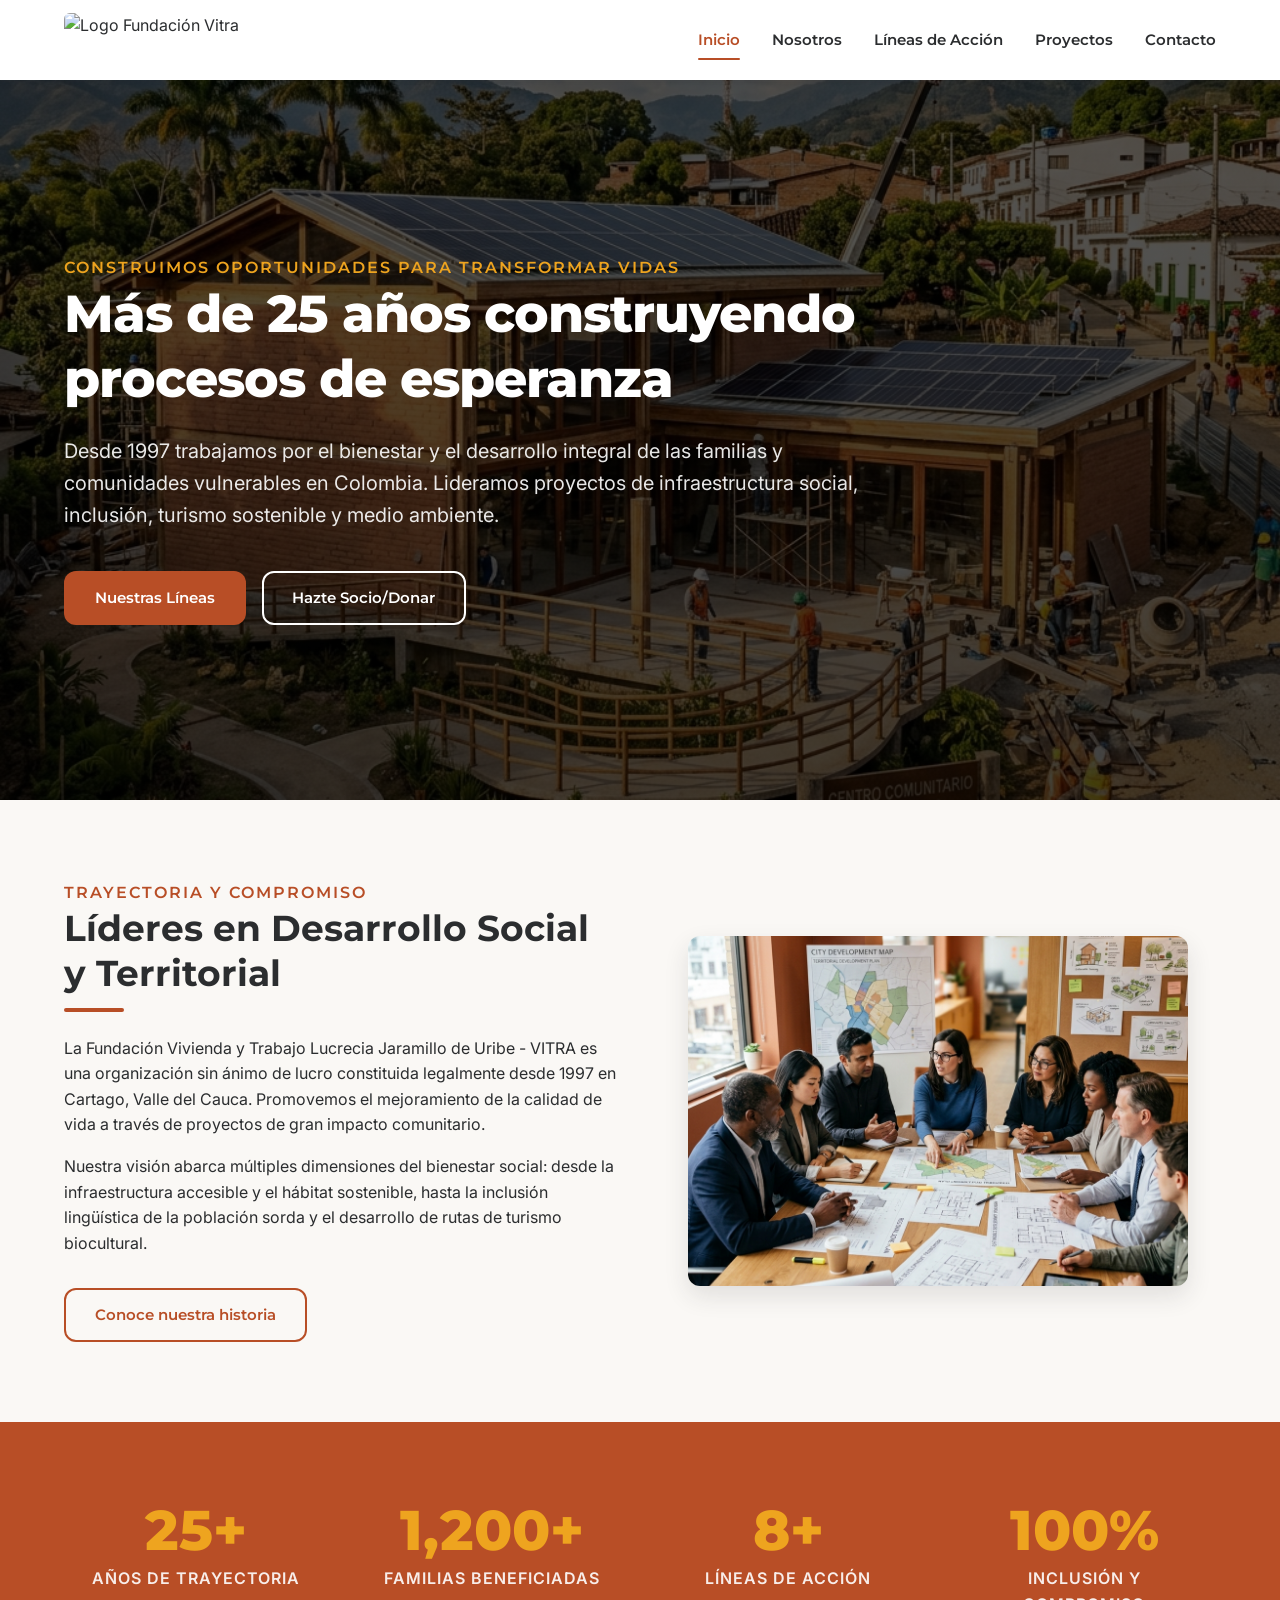
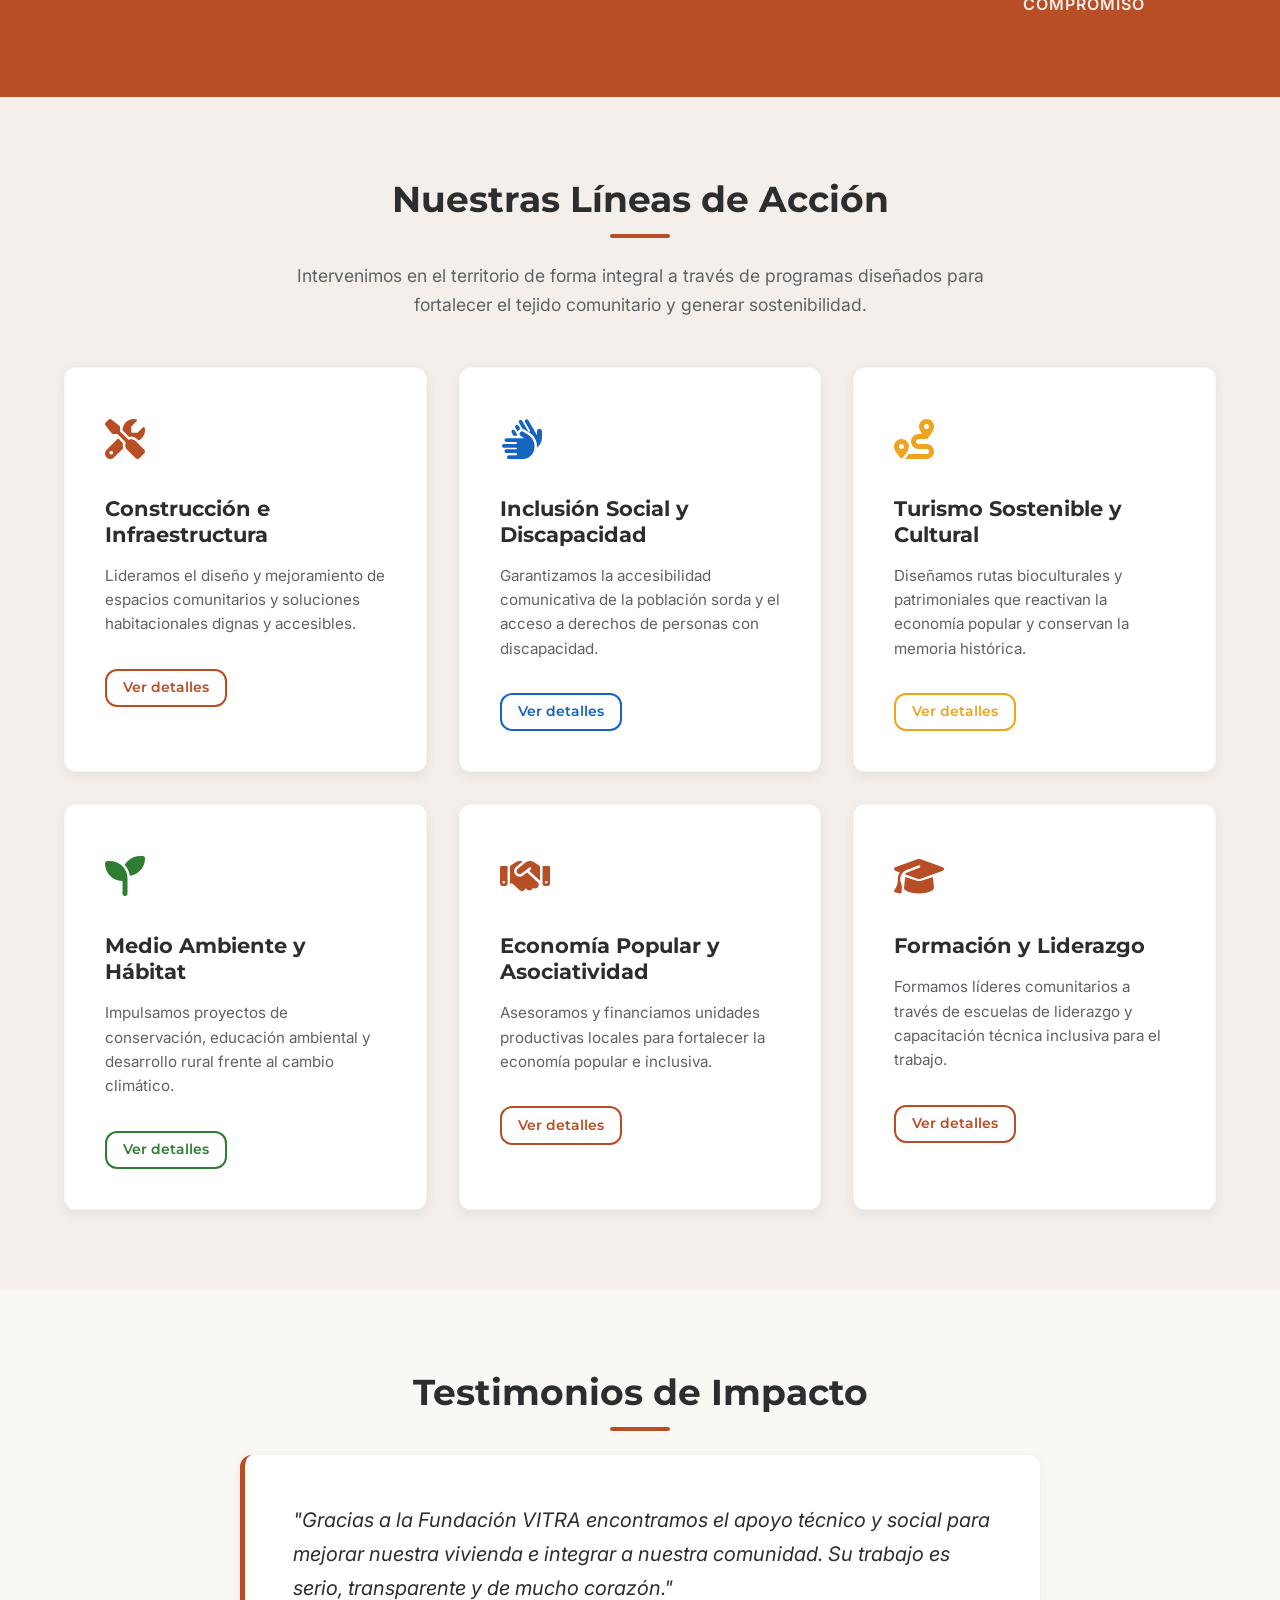
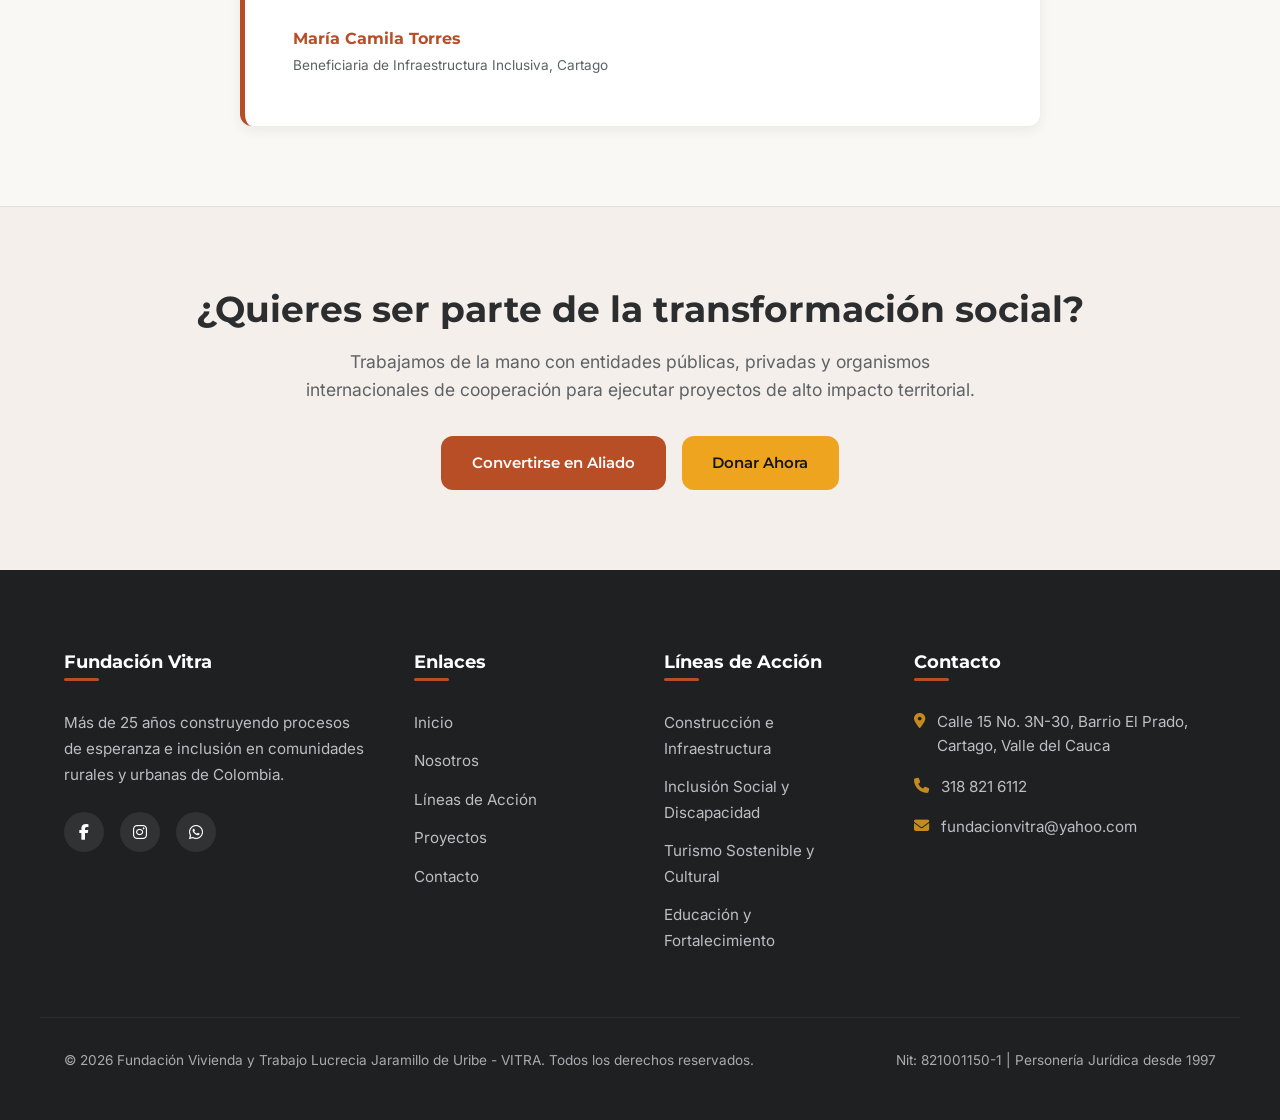
==== index.html @ a3b918ce "Add files via upload" ====
<!DOCTYPE html>
<html lang="es">
<head>
    <meta charset="UTF-8">
    <meta name="viewport" content="width=device-width, initial-scale=1.0">
    <meta name="description" content="Fundación Vivienda y Trabajo Lucrecia Jaramillo de Uribe - VITRA. Más de 25 años de experiencia liderando proyectos de construcción social, turismo sostenible e inclusión.">
    <meta name="keywords" content="Fundación Vitra, Vivienda digna, Inclusión social, Turismo comunitario, Sostenibilidad, Cartago Valle, ONG Colombia">
    <title>Inicio | Fundación Vitra - Construyendo Oportunidades</title>
    <style>
/* Estilos generales y layouts de la Fundación Vitra */
/* Variables globales de diseño e identidad de la Fundación Vitra */
@import url('https://fonts.googleapis.com/css2?family=Montserrat:ital,wght@0,300;0,400;0,500;0,600;0,700;0,800;1,400&family=Inter:wght@300;400;500;600;700&display=swap');

:root {
    /* Tipografía */
    --font-heading: 'Montserrat', sans-serif;
    --font-body: 'Inter', sans-serif;

    /* Colores del Logo oficial de la Fundación Vitra (Terracota y Ámbar) */
    --color-primary: #b84e26;        /* Terracota / Ladrillo */
    --color-primary-rgb: 184, 78, 38;
    --color-primary-light: #d66438;
    --color-primary-dark: #8c3817;

    --color-secondary: #eea41f;      /* Ámbar / Amarillo cálido */
    --color-secondary-rgb: 238, 164, 31;
    --color-secondary-light: #f5b94f;
    --color-secondary-dark: #b87c10;

    /* Fondos y Textos */
    --color-bg-main: #faf8f5;        /* Alabastro / Off-white cálido */
    --color-bg-alt: #f4efea;         /* Crema suave para alternancia */
    --color-bg-card: #ffffff;        /* Blanco puro para tarjetas */
    
    --color-text-main: #2b2d2f;      /* Slate oscuro para legibilidad */
    --color-text-muted: #5e6266;     /* Gris para subtítulos y textos secundarios */
    --color-text-light: #ffffff;     /* Texto sobre fondos oscuros */
    
    /* Colores Estratégicos de Apoyo */
    --color-green: #2e7d32;          /* Verde para Medio Ambiente y Sostenibilidad */
    --color-green-light: #e8f5e9;
    --color-blue: #1565c0;           /* Azul para Inclusión Social y Cooperación */
    --color-blue-light: #e3f2fd;
    --color-error: #c62828;
    --color-success: #2e7d32;

    /* Sombras (Box Shadows) */
    --shadow-sm: 0 2px 4px rgba(43, 45, 47, 0.05);
    --shadow-md: 0 4px 12px rgba(43, 45, 47, 0.08);
    --shadow-lg: 0 10px 25px rgba(43, 45, 47, 0.12);
    --shadow-hover: 0 15px 35px rgba(184, 78, 38, 0.15);

    /* Radios y Espaciados */
    --radius-sm: 6px;
    --radius-md: 12px;
    --radius-lg: 20px;
    --radius-full: 9999px;

    /* Transiciones */
    --transition-fast: all 0.2s ease;
    --transition-normal: all 0.3s cubic-bezier(0.4, 0, 0.2, 1);
    --transition-slow: all 0.5s ease;

    /* Layout Constraints */
    --max-width: 1200px;
    --header-height: 80px;
}

/* Modo Oscuro (Opcional - Estética y Accesibilidad) */
@media (prefers-color-scheme: dark) {
    :root {
        --color-bg-main: #141517;
        --color-bg-alt: #1a1c1e;
        --color-bg-card: #202225;
        
        --color-text-main: #f0f2f5;
        --color-text-muted: #a0a5ad;
        
        --shadow-sm: 0 2px 4px rgba(0, 0, 0, 0.2);
        --shadow-md: 0 4px 12px rgba(0, 0, 0, 0.3);
        --shadow-lg: 0 10px 25px rgba(0, 0, 0, 0.4);
    }
}

/* ==========================================================================
   1. Reset y Estilos Base
   ========================================================================== */
*, *::before, *::after {
    box-sizing: border-box;
    margin: 0;
    padding: 0;
}

html {
    scroll-behavior: smooth;
    font-size: 16px;
    height: 100%;
}

body {
    font-family: var(--font-body);
    background-color: var(--color-bg-main);
    color: var(--color-text-main);
    line-height: 1.6;
    display: flex;
    flex-direction: column;
    min-height: 100vh;
    overflow-x: hidden;
    -webkit-font-smoothing: antialiased;
}

h1, h2, h3, h4, h5, h6 {
    font-family: var(--font-heading);
    font-weight: 700;
    line-height: 1.25;
    margin-bottom: 0.5em;
}

p {
    margin-bottom: 1rem;
}

a {
    color: inherit;
    text-decoration: none;
    transition: var(--transition-fast);
}

img {
    max-width: 100%;
    height: auto;
    display: block;
}

ul, ol {
    list-style: none;
}

button, input, textarea, select {
    font-family: inherit;
    font-size: inherit;
    color: inherit;
}

/* ==========================================================================
   2. Utilidades y Layout
   ========================================================================== */
.container {
    width: 100%;
    max-width: var(--max-width);
    margin: 0 auto;
    padding: 0 1.5rem;
}

.section {
    padding: 5rem 0;
}

.section-alt {
    background-color: var(--color-bg-alt);
    padding: 5rem 0;
}

.text-center {
    text-align: center;
}

.section-title {
    font-size: 2.25rem;
    position: relative;
    padding-bottom: 1rem;
    margin-bottom: 1.5rem;
}

.section-title::after {
    content: '';
    position: absolute;
    bottom: 0;
    left: 50%;
    transform: translateX(-50%);
    width: 60px;
    height: 4px;
    background-color: var(--color-primary);
    border-radius: var(--radius-full);
}

.section-title.left::after {
    left: 0;
    transform: none;
}

.section-subtitle {
    font-size: 1.1rem;
    color: var(--color-text-muted);
    max-width: 700px;
    margin: 0 auto 3rem auto;
}

/* Flex & Grid Utilities */
.grid-2 {
    display: grid;
    grid-template-columns: repeat(2, 1fr);
    gap: 2.5rem;
    align-items: center;
}

.grid-3 {
    display: grid;
    grid-template-columns: repeat(3, 1fr);
    gap: 2rem;
}

.grid-4 {
    display: grid;
    grid-template-columns: repeat(4, 1fr);
    gap: 1.5rem;
}

/* ==========================================================================
   3. Botones y Elementos Interactivos
   ========================================================================== */
.btn {
    display: inline-flex;
    align-items: center;
    justify-content: center;
    padding: 0.8rem 1.8rem;
    font-family: var(--font-heading);
    font-weight: 600;
    border-radius: var(--radius-md);
    cursor: pointer;
    transition: var(--transition-normal);
    border: 2px solid transparent;
    font-size: 0.95rem;
}

.btn-primary {
    background-color: var(--color-primary);
    color: var(--color-text-light);
}

.btn-primary:hover {
    background-color: var(--color-primary-dark);
    transform: translateY(-2px);
    box-shadow: 0 5px 15px rgba(184, 78, 38, 0.3);
}

.btn-secondary {
    background-color: var(--color-secondary);
    color: #141517; /* Contraste oscuro para legibilidad */
}

.btn-secondary:hover {
    background-color: var(--color-secondary-light);
    transform: translateY(-2px);
    box-shadow: 0 5px 15px rgba(238, 164, 31, 0.3);
}

.btn-outline {
    background-color: transparent;
    border-color: var(--color-primary);
    color: var(--color-primary);
}

.btn-outline:hover {
    background-color: var(--color-primary);
    color: var(--color-text-light);
    transform: translateY(-2px);
}

.btn-outline-white {
    background-color: transparent;
    border-color: var(--color-text-light);
    color: var(--color-text-light);
}

.btn-outline-white:hover {
    background-color: var(--color-text-light);
    color: var(--color-primary);
    transform: translateY(-2px);
}

/* ==========================================================================
   4. Header y Menú de Navegación
   ========================================================================== */
.header {
    background-color: var(--color-bg-card);
    box-shadow: var(--shadow-sm);
    position: sticky;
    top: 0;
    z-index: 1000;
    transition: var(--transition-normal);
}

.header.scrolled {
    backdrop-filter: blur(10px);
    background-color: rgba(255, 255, 255, 0.92);
    height: 70px;
}

@media (prefers-color-scheme: dark) {
    .header.scrolled {
        background-color: rgba(20, 21, 23, 0.92);
    }
}

.navbar {
    display: flex;
    align-items: center;
    justify-content: space-between;
    height: var(--header-height);
    transition: var(--transition-normal);
}

.header.scrolled .navbar {
    height: 70px;
}

.logo-container {
    display: flex;
    align-items: center;
    gap: 0.8rem;
}

.logo-img {
    height: 55px;
    width: auto;
    border-radius: var(--radius-sm);
    transition: var(--transition-normal);
}

.header.scrolled .logo-img {
    height: 48px;
}

.logo-text {
    font-family: var(--font-heading);
    font-weight: 800;
    font-size: 1.4rem;
    color: var(--color-primary);
    letter-spacing: -0.5px;
}

.logo-sub {
    font-size: 0.7rem;
    color: var(--color-text-muted);
    font-weight: 500;
    text-transform: uppercase;
}

.nav-menu {
    display: flex;
    gap: 2rem;
}

.nav-link {
    font-family: var(--font-heading);
    font-weight: 600;
    font-size: 0.95rem;
    color: var(--color-text-main);
    padding: 0.5rem 0;
    position: relative;
}

.nav-link::after {
    content: '';
    position: absolute;
    bottom: 0;
    left: 0;
    width: 0;
    height: 2.5px;
    background-color: var(--color-primary);
    transition: var(--transition-normal);
    border-radius: var(--radius-full);
}

.nav-link:hover::after,
.nav-link.active::after {
    width: 100%;
}

.nav-link.active {
    color: var(--color-primary);
}

.nav-toggle {
    display: none;
    background: none;
    border: none;
    cursor: pointer;
    font-size: 1.8rem;
    color: var(--color-text-main);
}

/* ==========================================================================
   5. Hero Section (Inicio)
   ========================================================================== */
.hero {
    position: relative;
    background-image: linear-gradient(rgba(0, 0, 0, 0.65), rgba(0, 0, 0, 0.75)), url('[data-uri]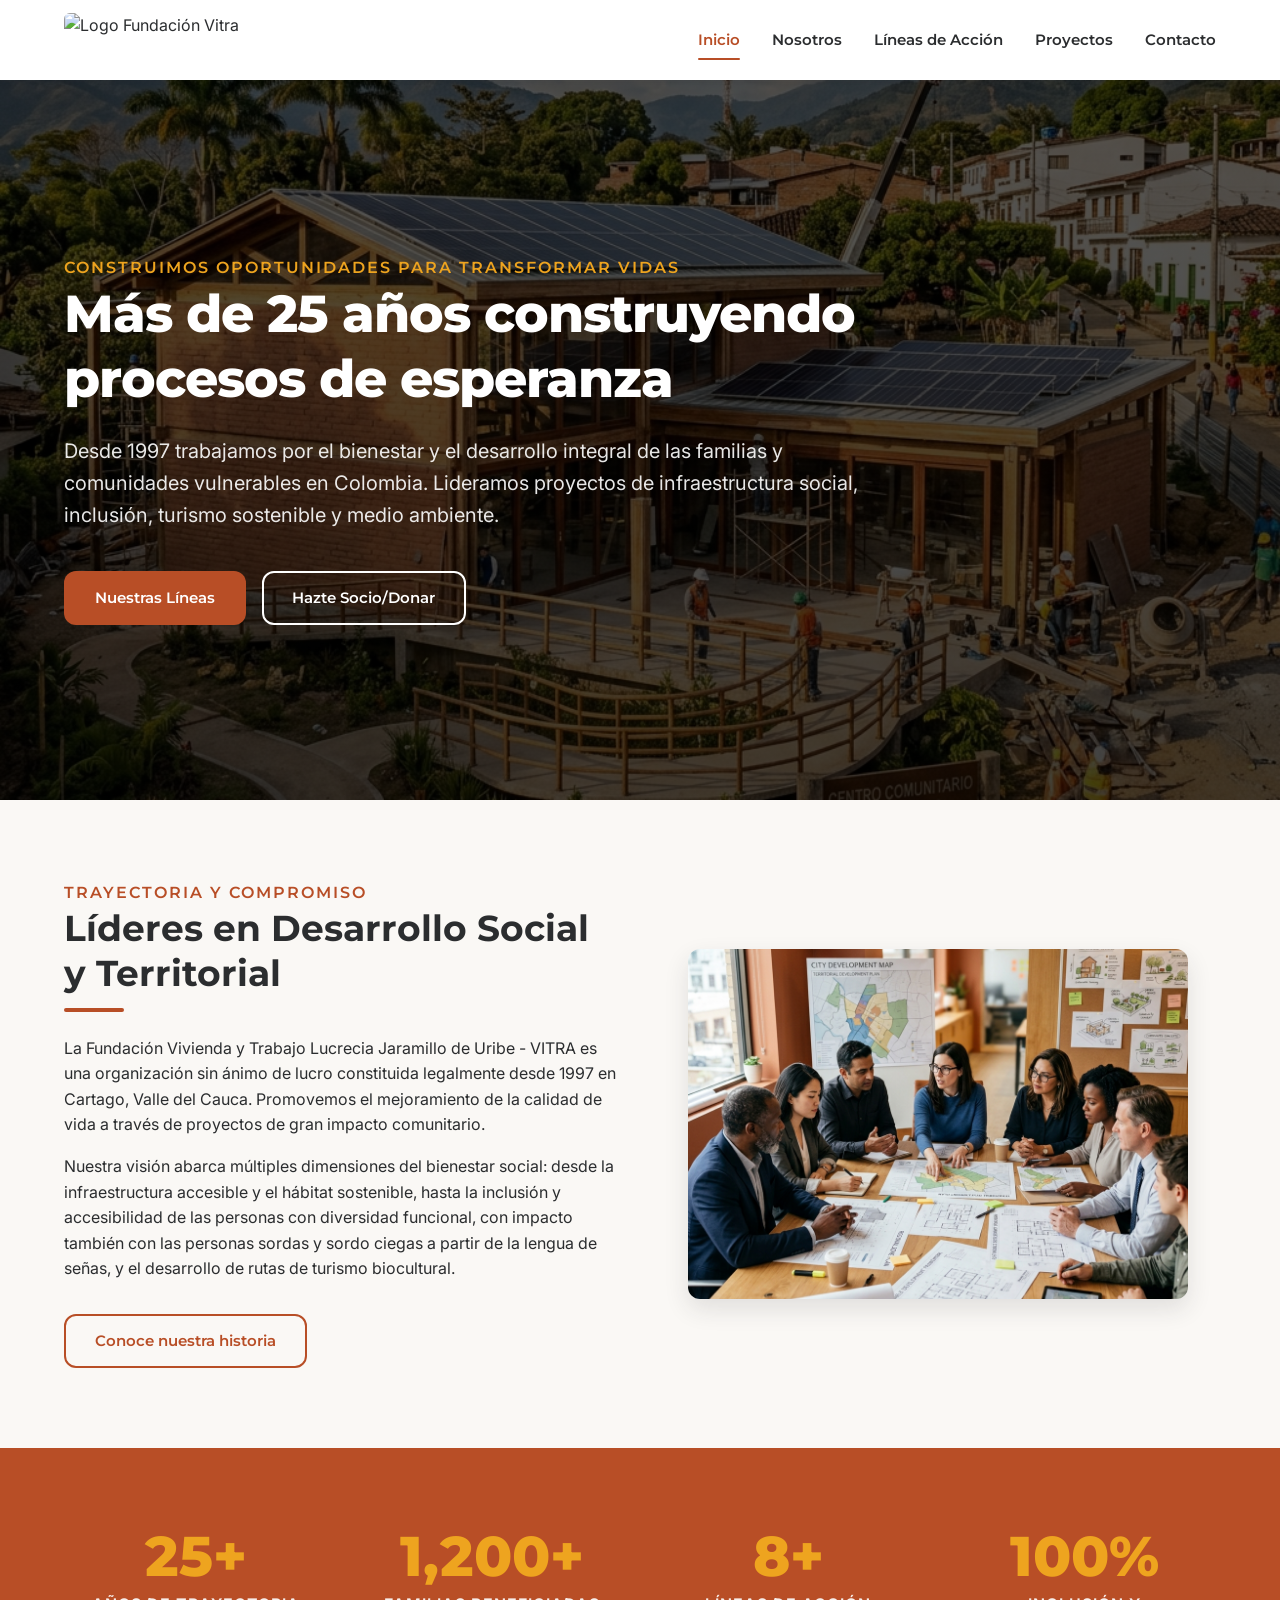
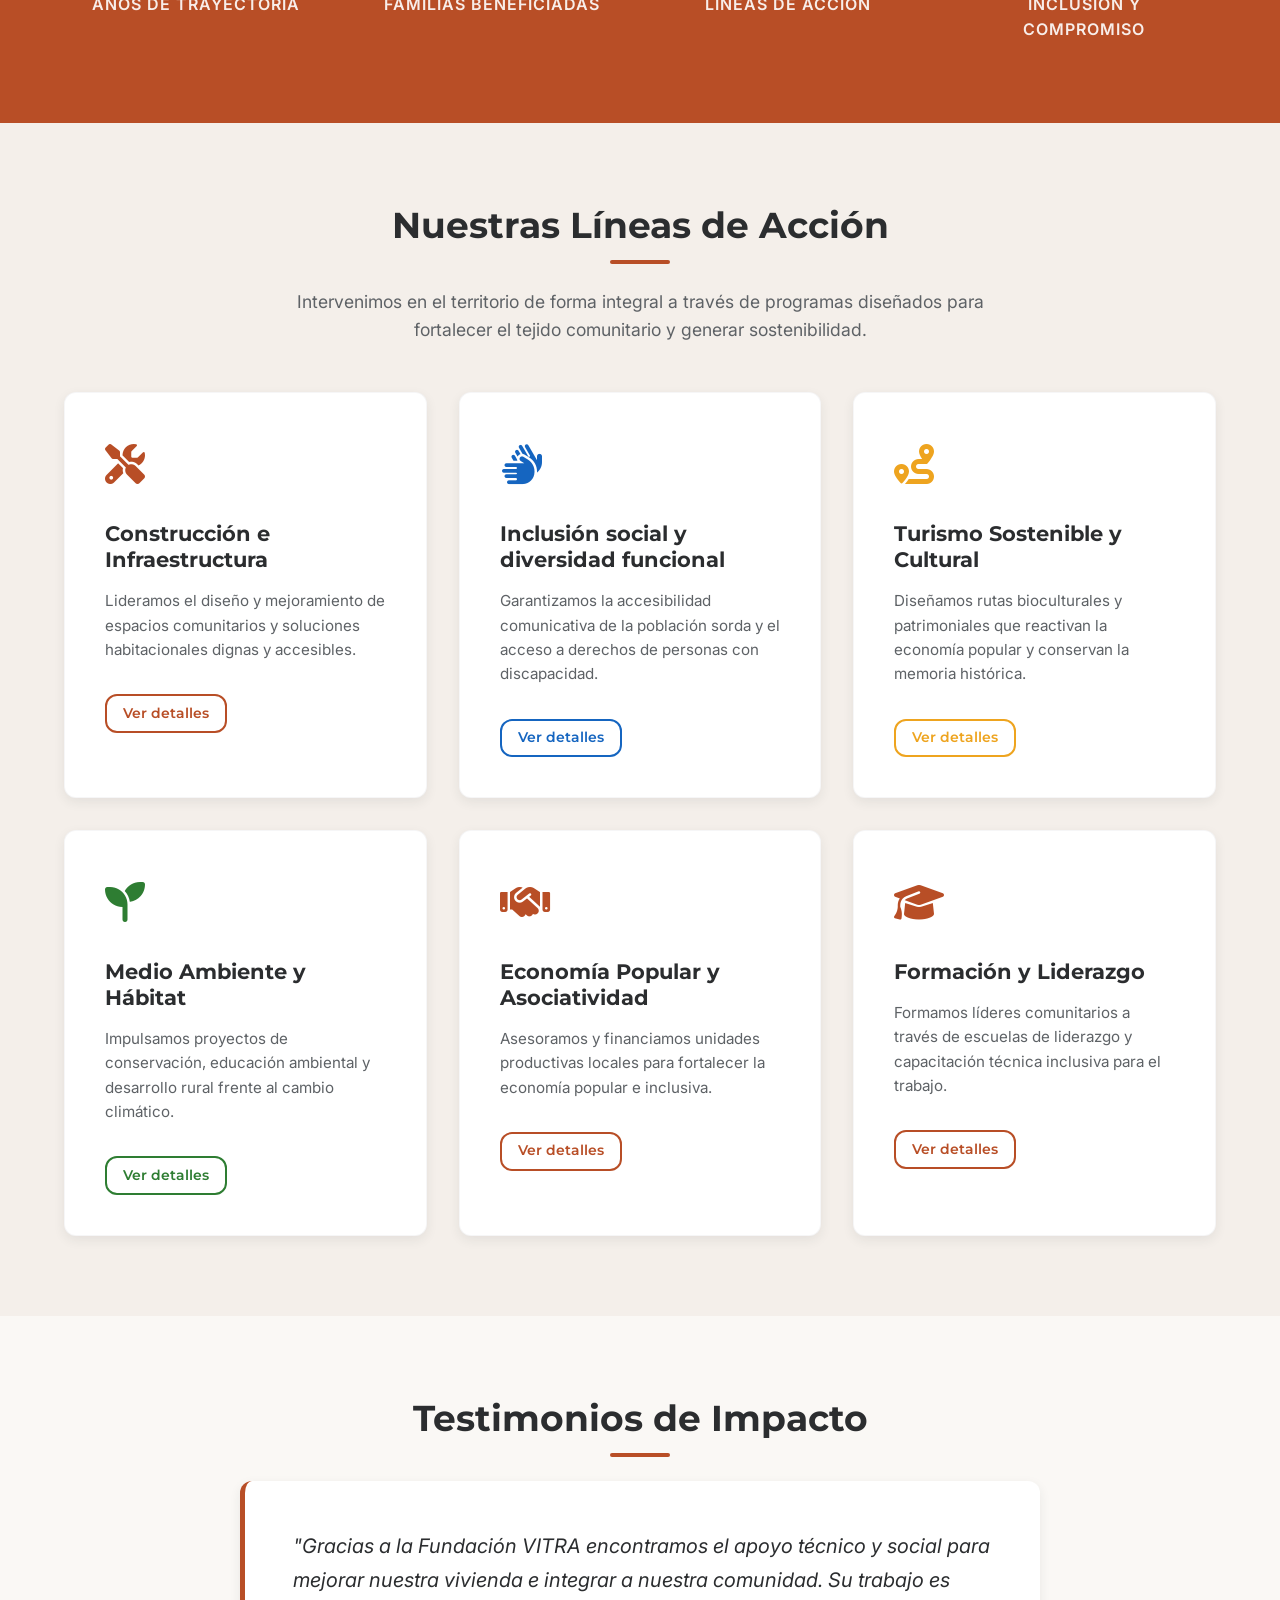
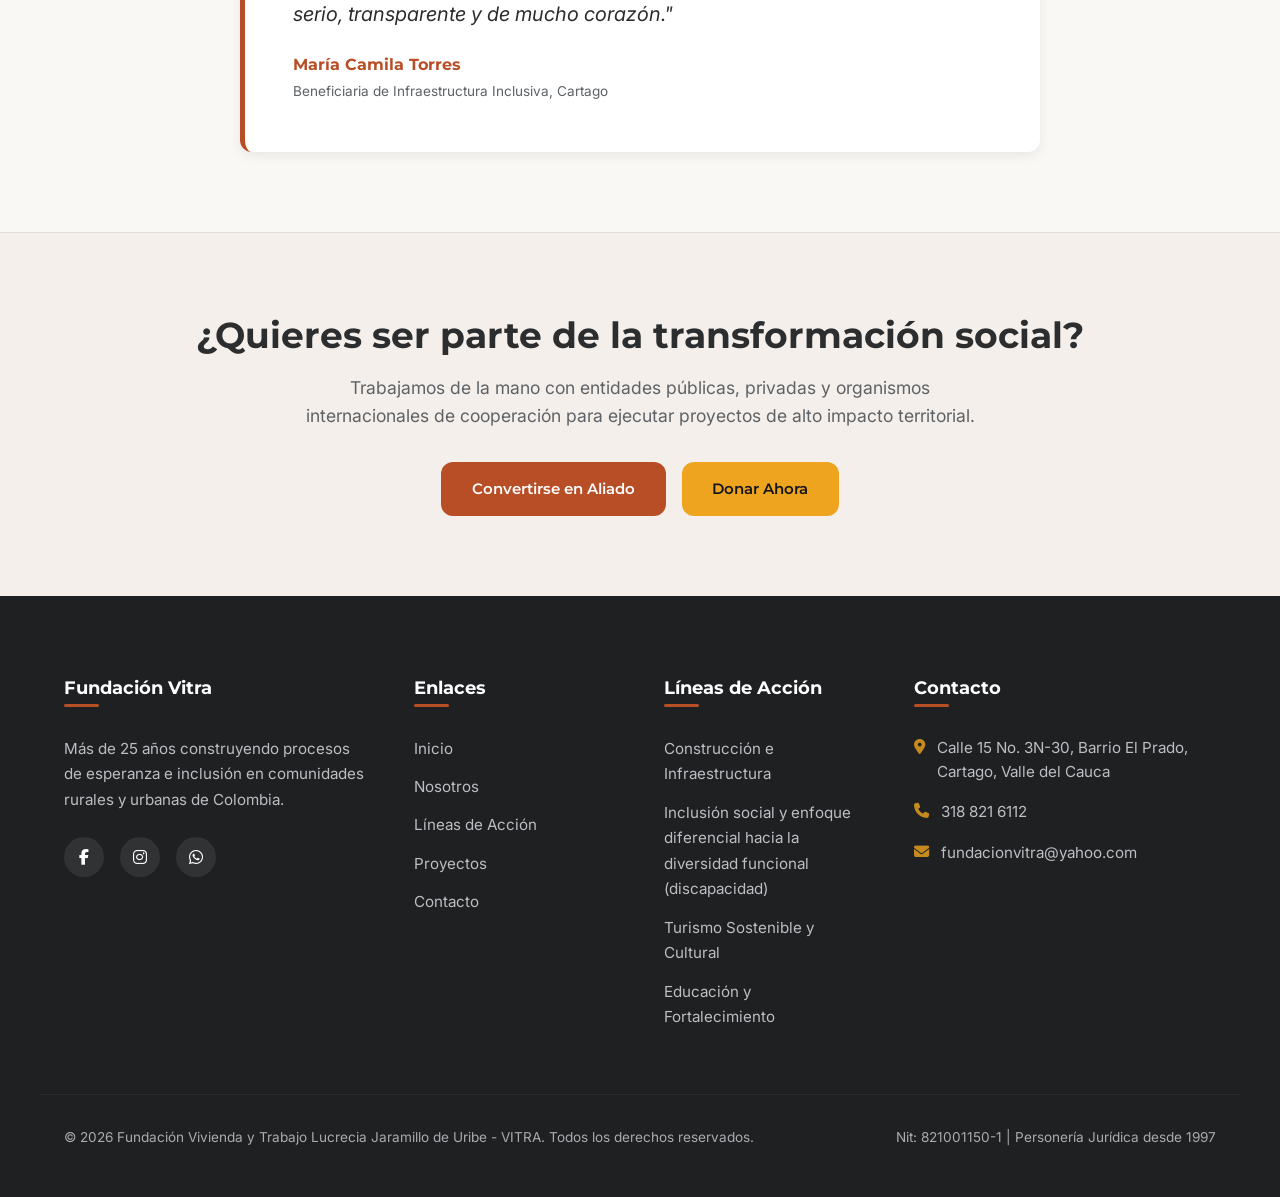
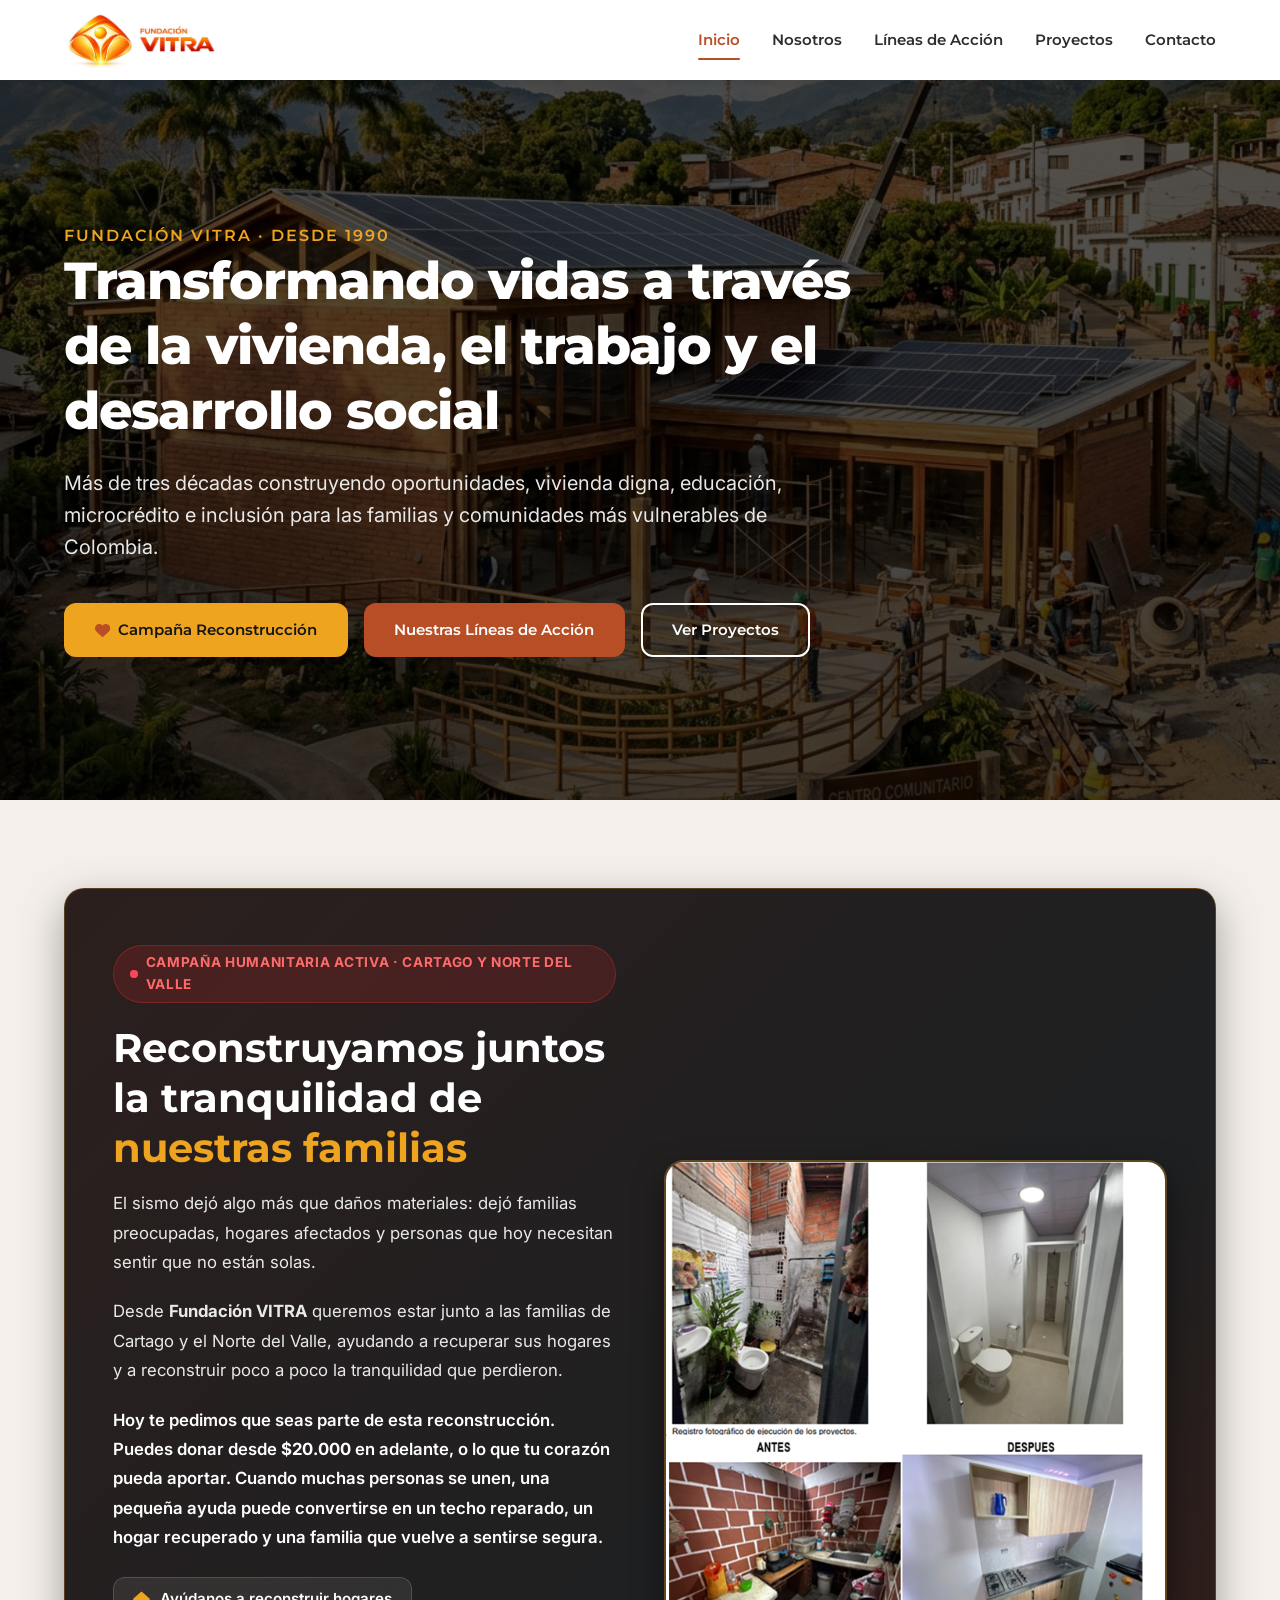
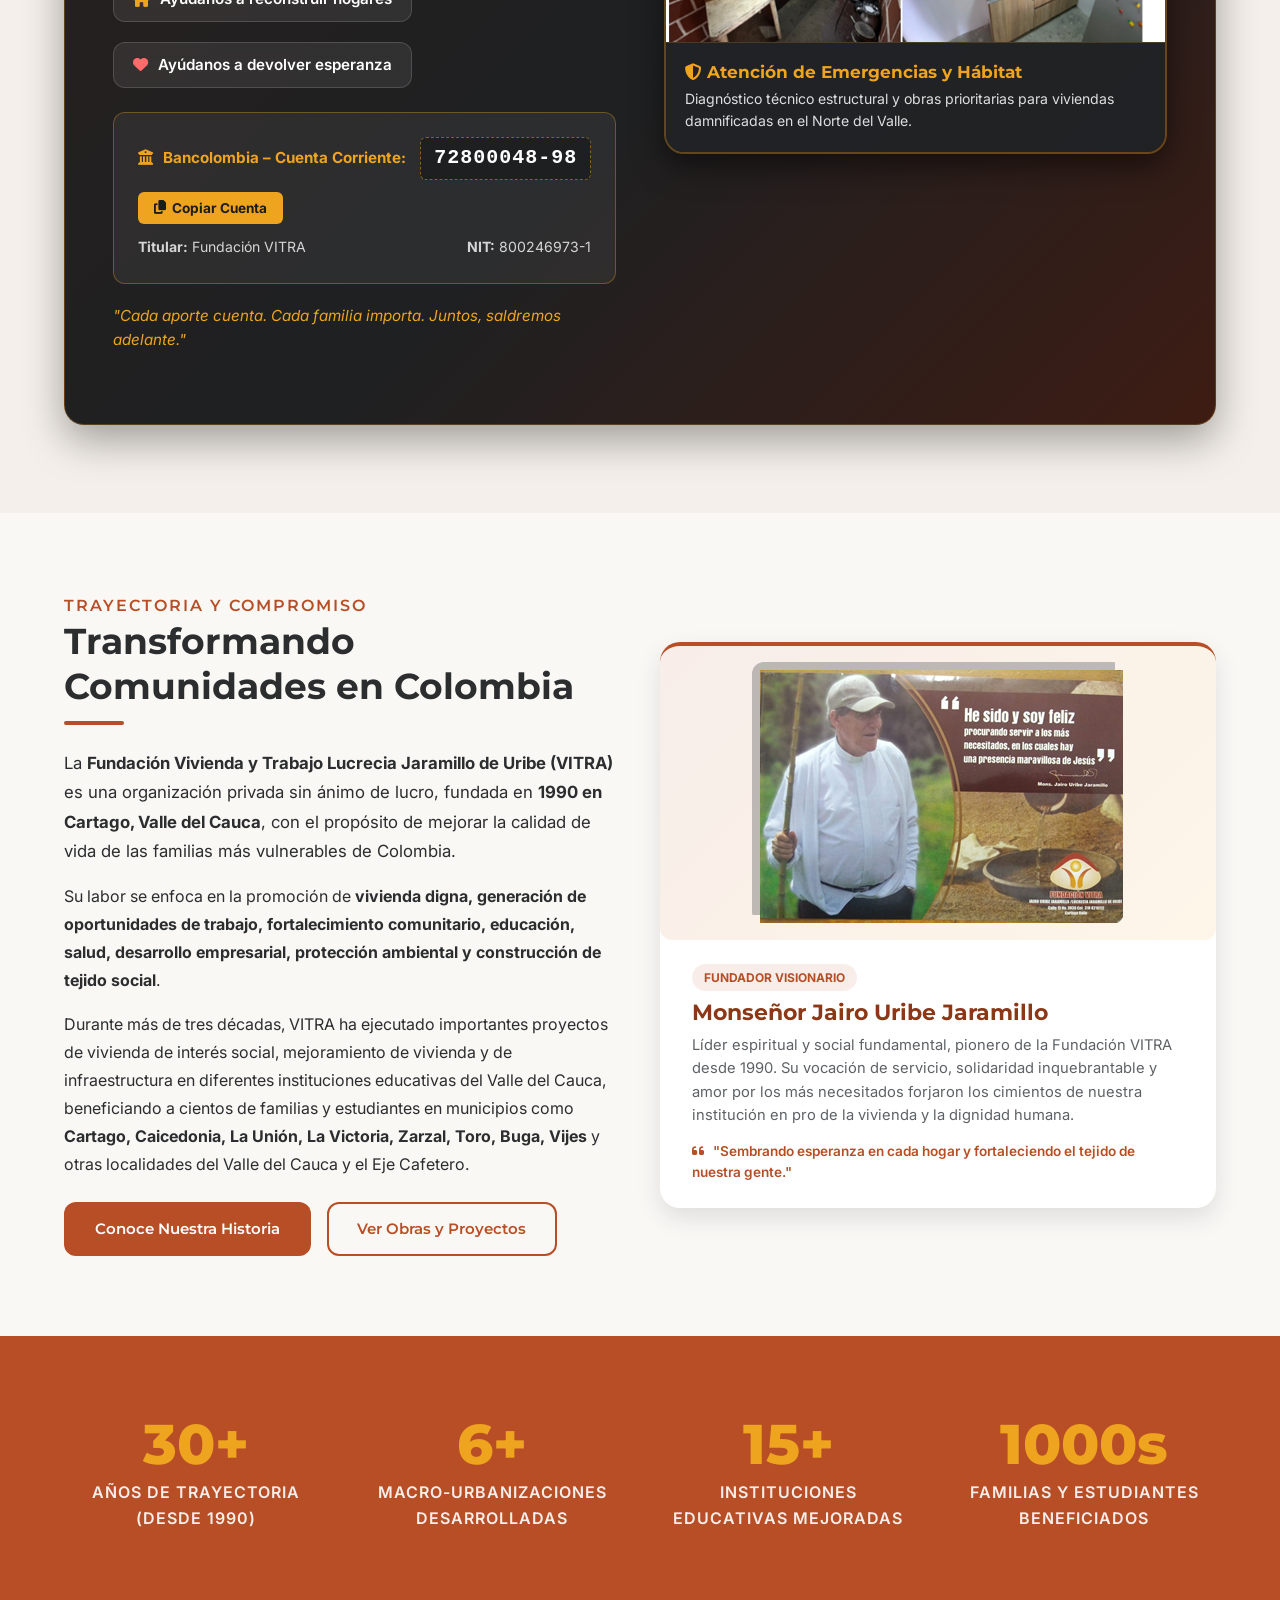
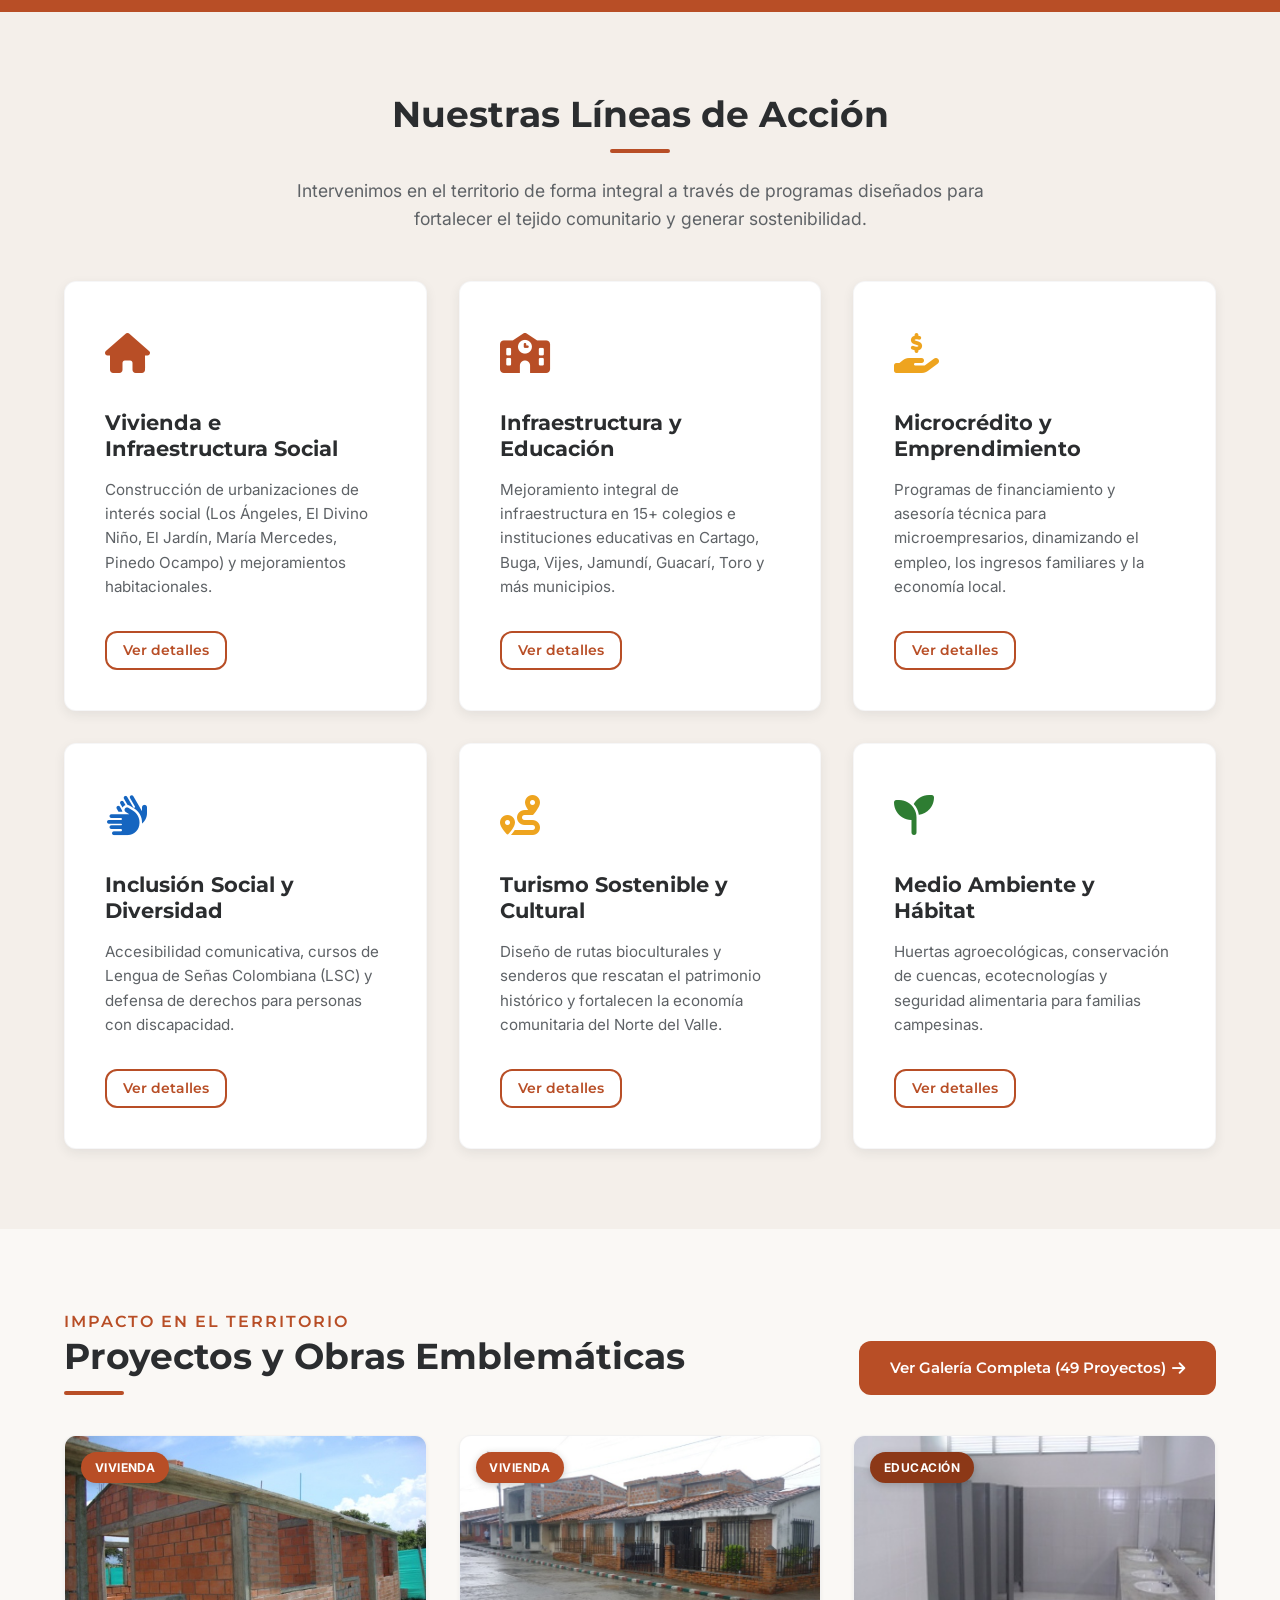
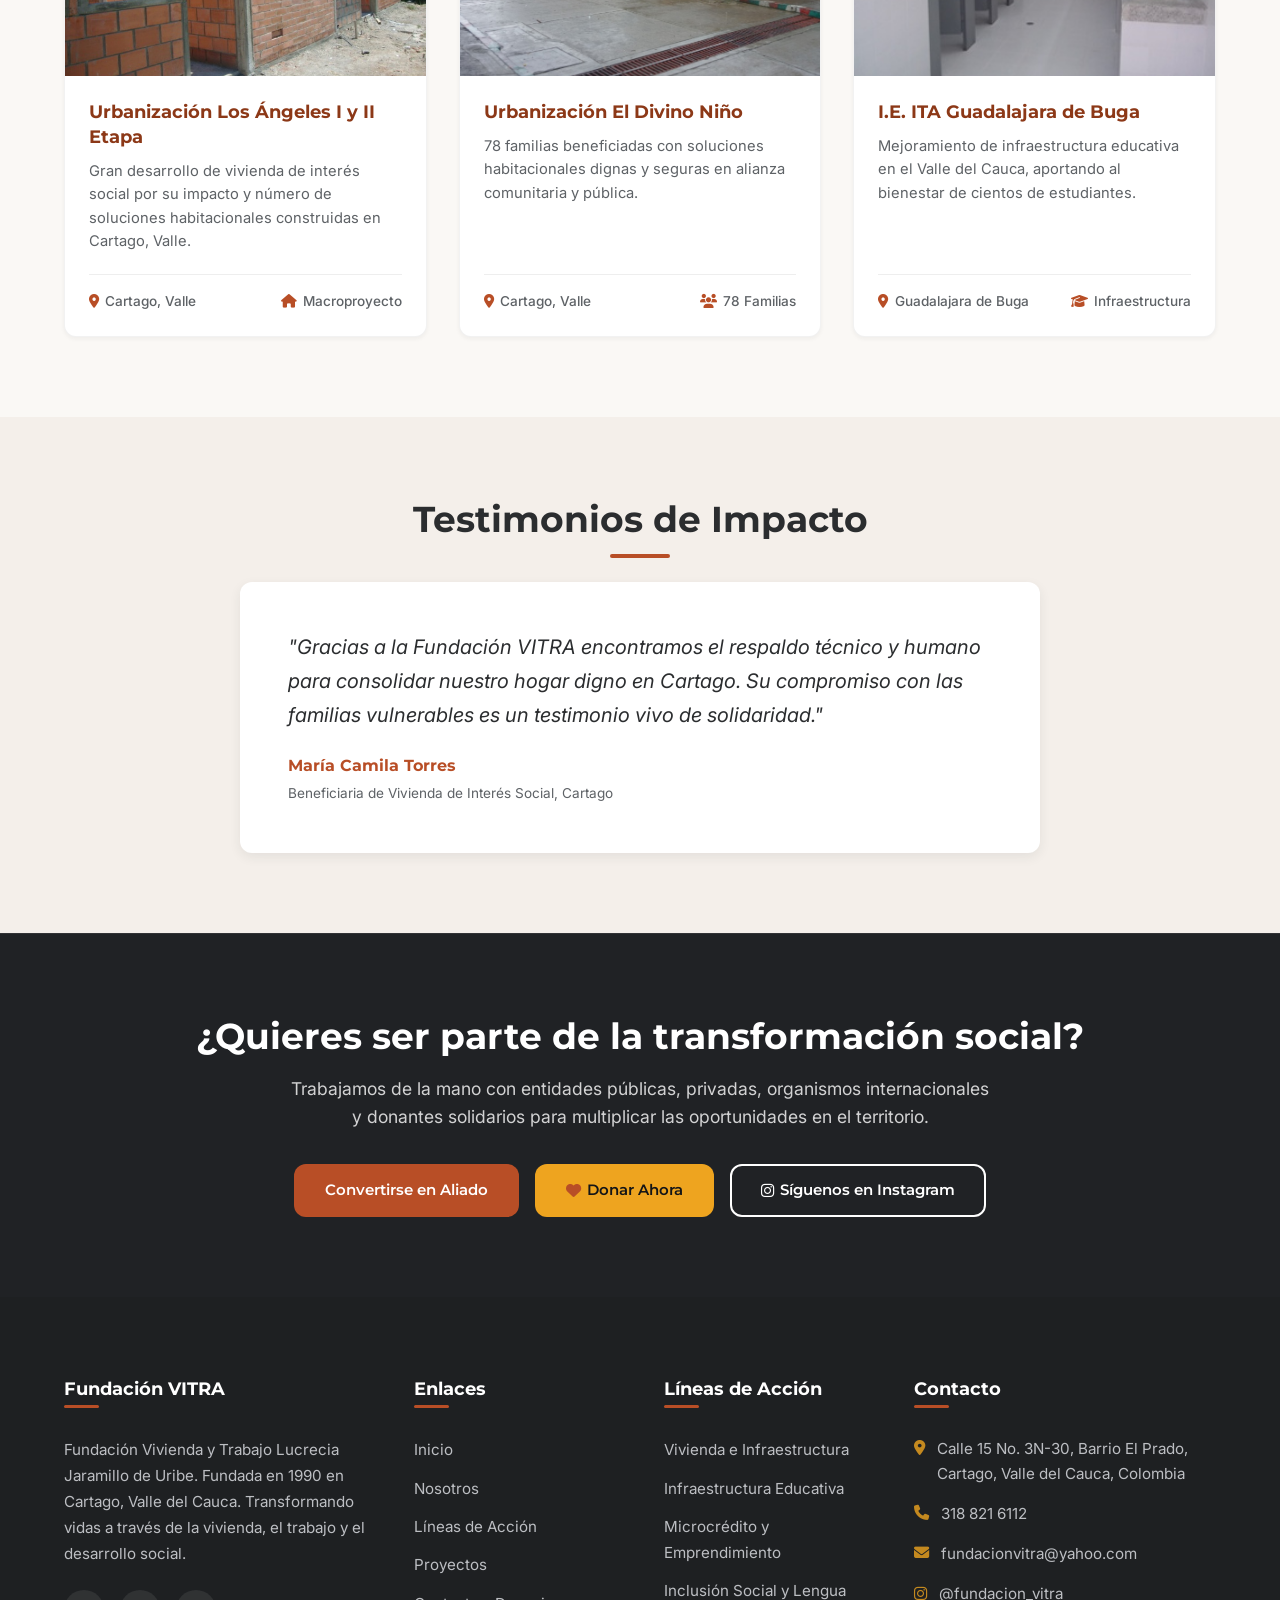
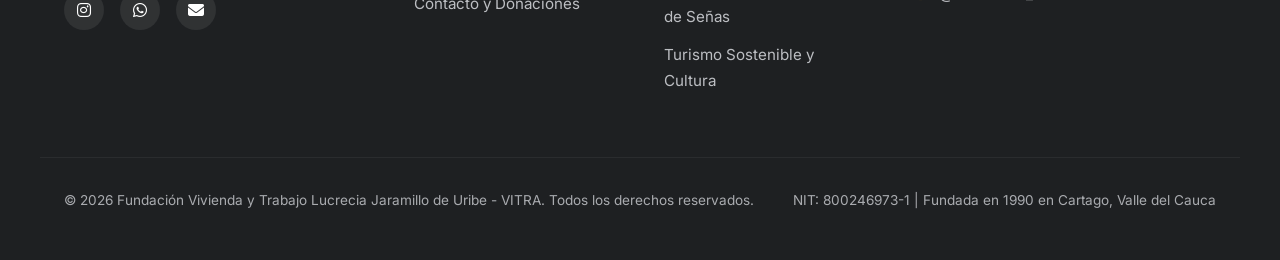
